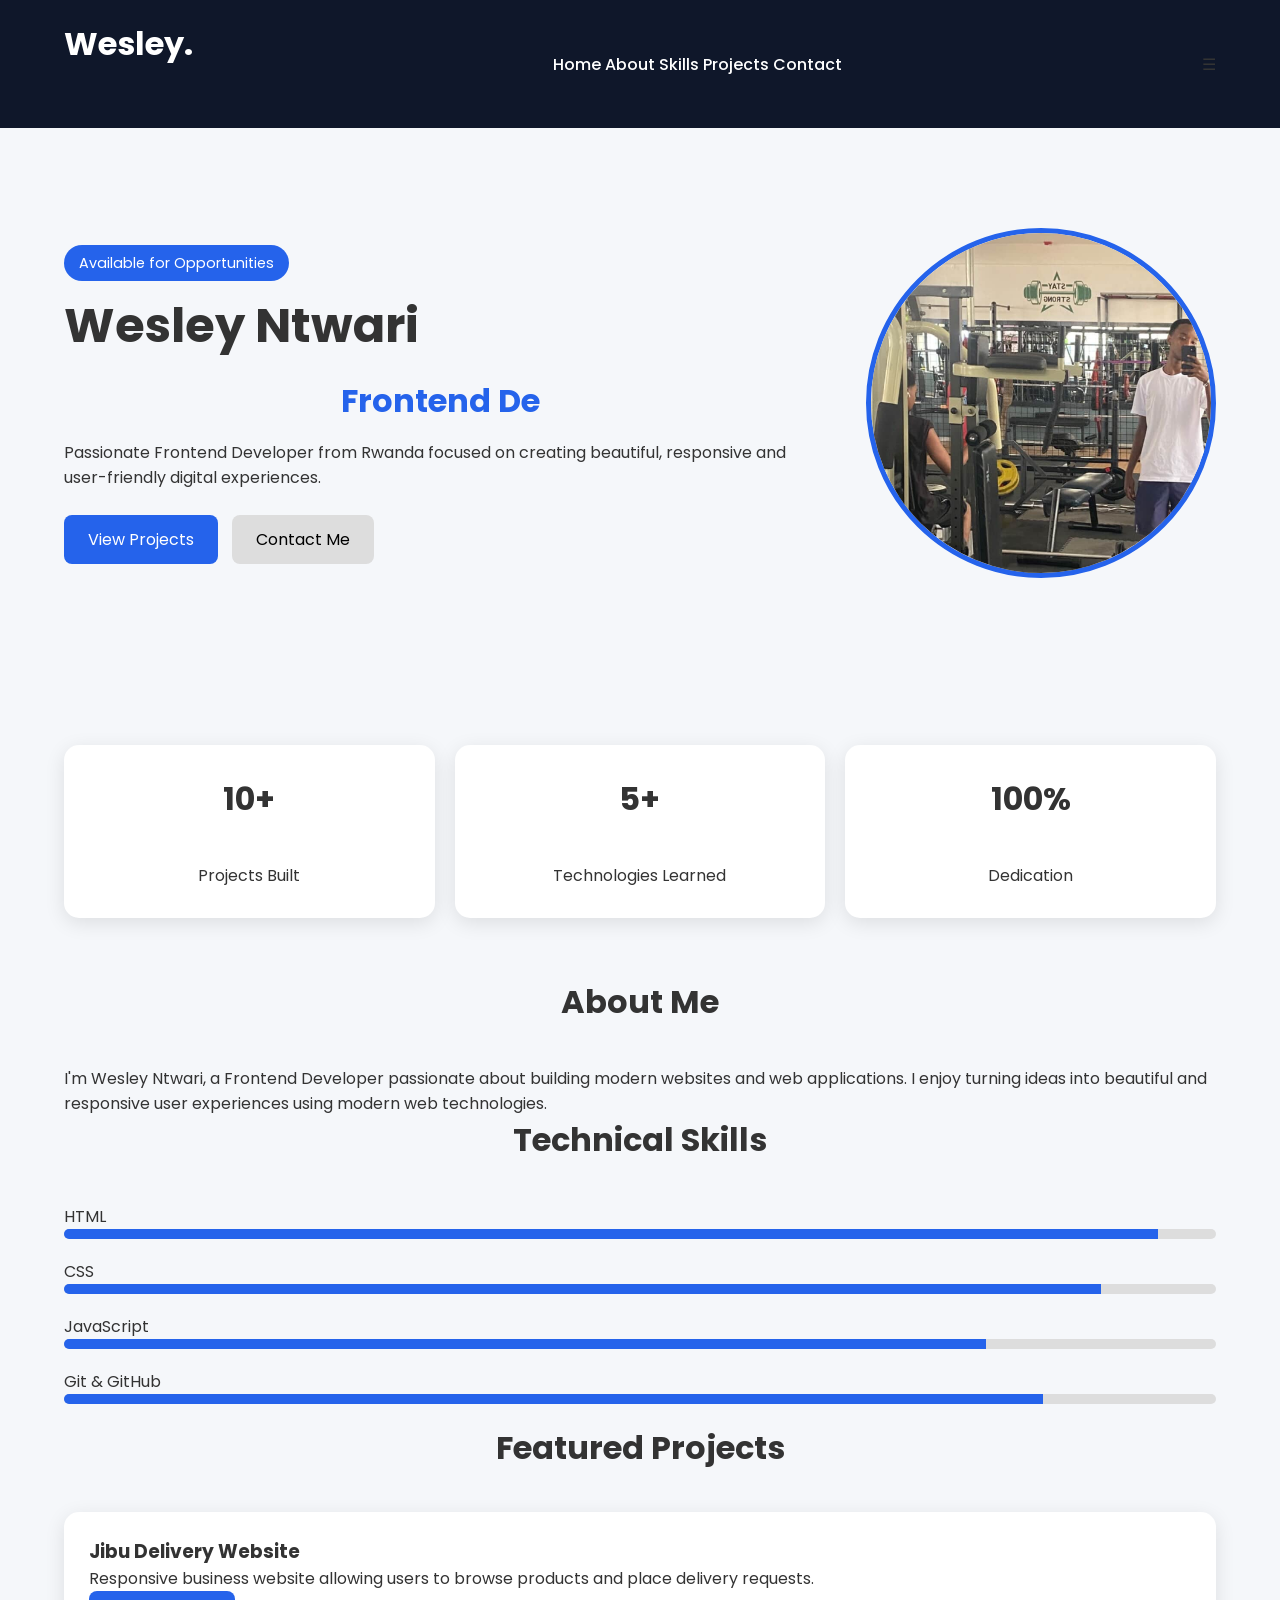
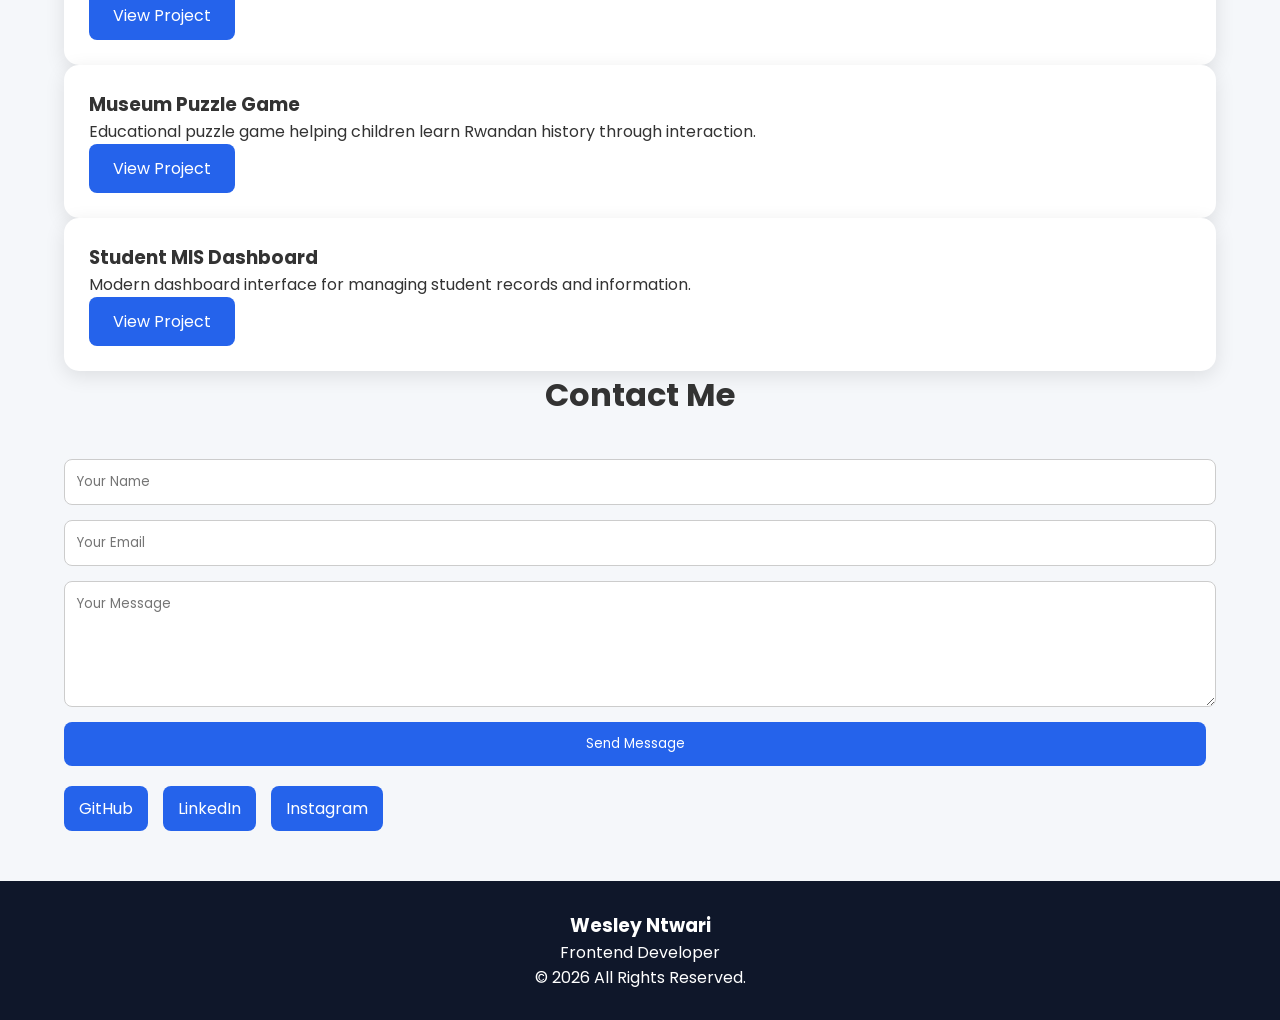
==== index.html @ fb36f62d "my portifolio" ====
<!DOCTYPE html>
<html lang="en">
<head>
<meta charset="UTF-8">
<meta name="viewport" content="width=device-width, initial-scale=1.0">

<title>Wesley Ntwari | Frontend Developer</title>

<link rel="preconnect" href="https://fonts.googleapis.com">
<link rel="preconnect" href="https://fonts.gstatic.com" crossorigin>

<link href="https://fonts.googleapis.com/css2?family=Poppins:wght@300;400;500;600;700;800&display=swap" rel="stylesheet">

<link rel="stylesheet" href="styles.css">
</head>

<body>

<header>
<div class="container nav-container">

<h2 class="logo">Wesley.</h2>

<nav id="nav">
<a href="#home">Home</a>
<a href="#about">About</a>
<a href="#skills">Skills</a>
<a href="#projects">Projects</a>
<a href="#contact">Contact</a>
</nav>

<div class="menu-btn" id="menu-btn">
☰
</div>

</div>
</header>

<section id="home" class="hero">

<div class="container hero-content">

<div class="hero-text">

<span class="badge">
Available for Opportunities
</span>

<h1>
Wesley Ntwari
</h1>

<h2 id="typing"></h2>

<p>
Passionate Frontend Developer from Rwanda focused on creating
beautiful, responsive and user-friendly digital experiences.
</p>

<div class="hero-buttons">
<a href="#projects" class="btn primary-btn">
View Projects
</a>

<a href="#contact" class="btn secondary-btn">
Contact Me
</a>
</div>

</div>

<div class="hero-image">
<img src="Screenshot 2026-04-10 213523.png" alt="Wesley Ntwari">
</div>

</div>

</section>

<section class="stats">

<div class="container stats-grid">

<div class="stat-card">
<h2>10+</h2>
<p>Projects Built</p>
</div>

<div class="stat-card">
<h2>5+</h2>
<p>Technologies Learned</p>
</div>

<div class="stat-card">
<h2>100%</h2>
<p>Dedication</p>
</div>

</div>

</section>

<section id="about" class="section">

<div class="container">

<h2 class="section-title">About Me</h2>

<p class="about-text">
I'm Wesley Ntwari, a Frontend Developer passionate about building
modern websites and web applications. I enjoy turning ideas into
beautiful and responsive user experiences using modern web
technologies.
</p>

</div>

</section>

<section id="skills" class="section">

<div class="container">

<h2 class="section-title">Technical Skills</h2>

<div class="skill">
<p>HTML</p>
<div class="bar"><span style="width:95%"></span></div>
</div>

<div class="skill">
<p>CSS</p>
<div class="bar"><span style="width:90%"></span></div>
</div>

<div class="skill">
<p>JavaScript</p>
<div class="bar"><span style="width:80%"></span></div>
</div>

<div class="skill">
<p>Git & GitHub</p>
<div class="bar"><span style="width:85%"></span></div>
</div>

</div>

</section>

<section id="projects" class="section">

<div class="container">

<h2 class="section-title">
Featured Projects
</h2>

<div class="cards">

<div class="card">
<h3>Jibu Delivery Website</h3>
<p>
Responsive business website allowing users to browse
products and place delivery requests.
</p>
<a href="#" class="btn primary-btn">View Project</a>
</div>

<div class="card">
<h3>Museum Puzzle Game</h3>
<p>
Educational puzzle game helping children learn
Rwandan history through interaction.
</p>
<a href="#" class="btn primary-btn">View Project</a>
</div>

<div class="card">
<h3>Student MIS Dashboard</h3>
<p>
Modern dashboard interface for managing student
records and information.
</p>
<a href="#" class="btn primary-btn">View Project</a>
</div>

</div>

</div>

</section>

<section id="contact" class="section">

<div class="container">

<h2 class="section-title">Contact Me</h2>

<form class="contact-form">

<input
type="text"
placeholder="Your Name"
required
>

<input
type="email"
placeholder="Your Email"
required
>

<textarea
rows="5"
placeholder="Your Message"
required>
</textarea>

<button class="btn primary-btn">
Send Message
</button>

</form>

<div class="socials">

<a href="https://github.com/ntwariwesley12-cpu">
GitHub
</a>

<a href="#">
LinkedIn
</a>

<a href="#">
Instagram
</a>

</div>

</div>

</section>

<footer>

<h3>Wesley Ntwari</h3>

<p>Frontend Developer</p>

<p>© 2026 All Rights Reserved.</p>

</footer>

<script src="script.js"></script>

</body>
</html>
---- styles.css ----
*{
margin:0;
padding:0;
box-sizing:border-box;
font-family:'Poppins',sans-serif;
scroll-behavior:smooth;
}

body{
background:#f5f7fa;
color:#333;
}

.container{
width:90%;
max-width:1200px;
margin:auto;
}

header{
background:#0f172a;
padding:20px 0;
position:sticky;
top:0;
z-index:1000;
}

.nav-container{
display:flex;
justify-content:space-between;
align-items:center;
}

.logo{
color:white;
}

nav ul{
display:flex;
list-style:none;
gap:25px;
}

nav a{
color:white;
text-decoration:none;
font-weight:500;
}

.hero{
padding:100px 0;
}

.hero-content{
display:flex;
justify-content:space-between;
align-items:center;
gap:50px;
flex-wrap:wrap;
}

.hero-text{
flex:1;
}

.hero-text h1{
font-size:3rem;
margin:15px 0;
}

.hero-text h2{
color:#2563eb;
margin-bottom:15px;
}

.hero-image img{
width:350px;
height:350px;
object-fit:cover;
border-radius:50%;
border:5px solid #2563eb;
}

.badge{
background:#2563eb;
color:white;
padding:8px 15px;
border-radius:30px;
font-size:.9rem;
}

.hero-buttons{
margin-top:25px;
}

.btn{
display:inline-block;
padding:12px 24px;
border-radius:8px;
text-decoration:none;
background:#ddd;
color:#000;
margin-right:10px;
border:none;
cursor:pointer;
}

.primary-btn{
background:#2563eb;
color:white;
}

.stats{
margin:60px 0;
}

.stats-grid{
display:grid;
grid-template-columns:repeat(3,1fr);
gap:20px;
}

.stat-card{
background:white;
padding:30px;
border-radius:15px;
text-align:center;
box-shadow:0 5px 20px rgba(0,0,0,.1);
}

.about,
.skills,
.projects,
.services,
.contact{
padding:80px 0;
}

h2{
text-align:center;
margin-bottom:40px;
font-size:2rem;
}

.skill{
margin-bottom:20px;
}

.bar{
height:10px;
background:#ddd;
border-radius:20px;
overflow:hidden;
}

.bar span{
display:block;
height:100%;
background:#2563eb;
}

.project-grid{
display:grid;
grid-template-columns:repeat(auto-fit,minmax(280px,1fr));
gap:25px;
}

.card{
background:white;
padding:25px;
border-radius:15px;
box-shadow:0 5px 20px rgba(0,0,0,.1);
}

.tech{
color:#2563eb;
margin:15px 0;
font-weight:600;
}

.socials{
display:flex;
gap:15px;
margin:20px 0;
}

.socials a{
background:#2563eb;
color:white;
padding:10px 15px;
text-decoration:none;
border-radius:8px;
}

form{
display:flex;
flex-direction:column;
gap:15px;
margin-top:20px;
}

input,
textarea{
padding:12px;
border:1px solid #ccc;
border-radius:8px;
}

footer{
background:#0f172a;
color:white;
text-align:center;
padding:30px;
margin-top:50px;
}

@media(max-width:768px){

.hero-content{
flex-direction:column;
text-align:center;
}

.hero-image img{
width:250px;
height:250px;
}

.stats-grid{
grid-template-columns:1fr;
}

nav ul{
flex-wrap:wrap;
justify-content:center;
}

.hero-text h1{*{
margin:0;
padding:0;
box-sizing:border-box;
font-family:'Poppins',sans-serif;
scroll-behavior:smooth;
}

body{
background:#0f172a;
color:white;
}

.container{
width:90%;
max-width:1200px;
margin:auto;
}

header{
position:sticky;
top:0;
z-index:1000;
background:#111827;
padding:20px 0;
}

.nav-container{
display:flex;
justify-content:space-between;
align-items:center;
}

.logo{
font-size:30px;
font-weight:700;
}

nav{
display:flex;
gap:25px;
}

nav a{
text-decoration:none;
color:white;
font-weight:500;
}

.hero{
min-height:100vh;
display:flex;
align-items:center;
}

.hero-content{
display:flex;
justify-content:space-between;
align-items:center;
gap:50px;
flex-wrap:wrap;
}

.hero-text{
flex:1;
}

.hero-text h1{
font-size:4rem;
margin:20px 0;
}

.hero-text h2{
color:#60a5fa;
height:40px;
}

.hero-text p{
line-height:1.8;
margin-bottom:30px;
}

.badge{
background:#2563eb;
padding:10px 20px;
border-radius:50px;
display:inline-block;
}

.hero-image img{
width:380px;
height:380px;
border-radius:50%;
object-fit:cover;
border:5px solid #3b82f6;
}

.btn{
display:inline-block;
padding:14px 28px;
border-radius:10px;
text-decoration:none;
border:none;
cursor:pointer;
}

.primary-btn{
background:#2563eb;
color:white;
}

.secondary-btn{
border:2px solid #2563eb;
color:white;
}

.section{
padding:100px 0;
}

.section-title{
text-align:center;
margin-bottom:50px;
font-size:2.5rem;
}

.stats-grid{
display:grid;
grid-template-columns:repeat(3,1fr);
gap:25px;
}

.stat-card{
background:#1e293b;
padding:40px;
border-radius:15px;
text-align:center;
}

.skill{
margin-bottom:25px;
}

.bar{
height:12px;
background:#1e293b;
border-radius:20px;
overflow:hidden;
}

.bar span{
display:block;
height:100%;
background:#3b82f6;
}

.cards{
display:grid;
grid-template-columns:repeat(auto-fit,minmax(280px,1fr));
gap:25px;
}

.card{
background:#1e293b;
padding:30px;
border-radius:15px;
transition:.3s;
}

.card:hover{
transform:translateY(-10px);
}

.contact-form{
display:flex;
flex-direction:column;
gap:15px;
max-width:600px;
margin:auto;
}

input,
textarea{
padding:15px;
border:none;
border-radius:10px;
}

.socials{
display:flex;
justify-content:center;
gap:20px;
margin-top:30px;
}

.socials a{
color:white;
text-decoration:none;
background:#2563eb;
padding:12px 20px;
border-radius:10px;
}

footer{
background:#111827;
padding:40px;
text-align:center;
}

.menu-btn{
display:none;
cursor:pointer;
font-size:30px;
}

@media(max-width:768px){

nav{
display:none;
}

.menu-btn{
display:block;
}

.hero-content{
flex-direction:column-reverse;
text-align:center;
}

.hero-image img{
width:250px;
height:250px;
}

.hero-text h1{
font-size:2.5rem;
}

.stats-grid{
grid-template-columns:1fr;
}

}
font-size:2.2rem;
}

}
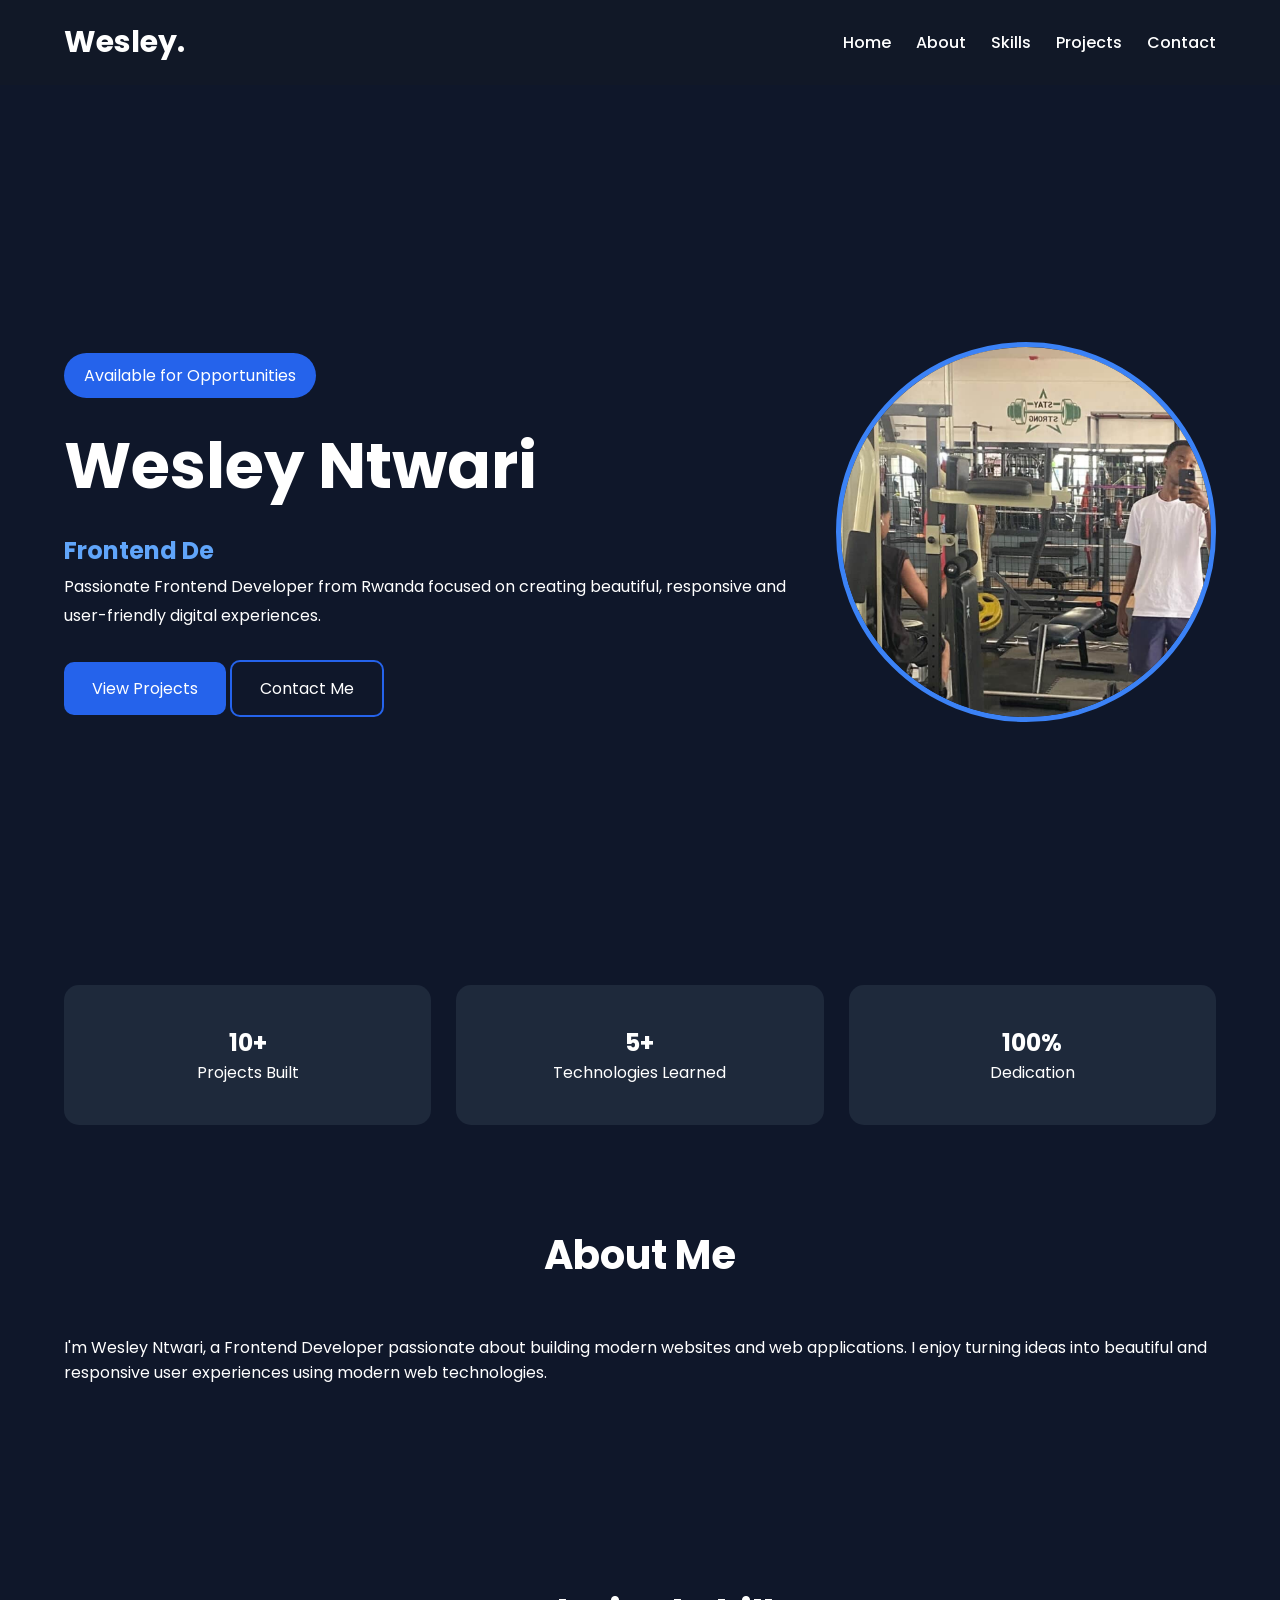
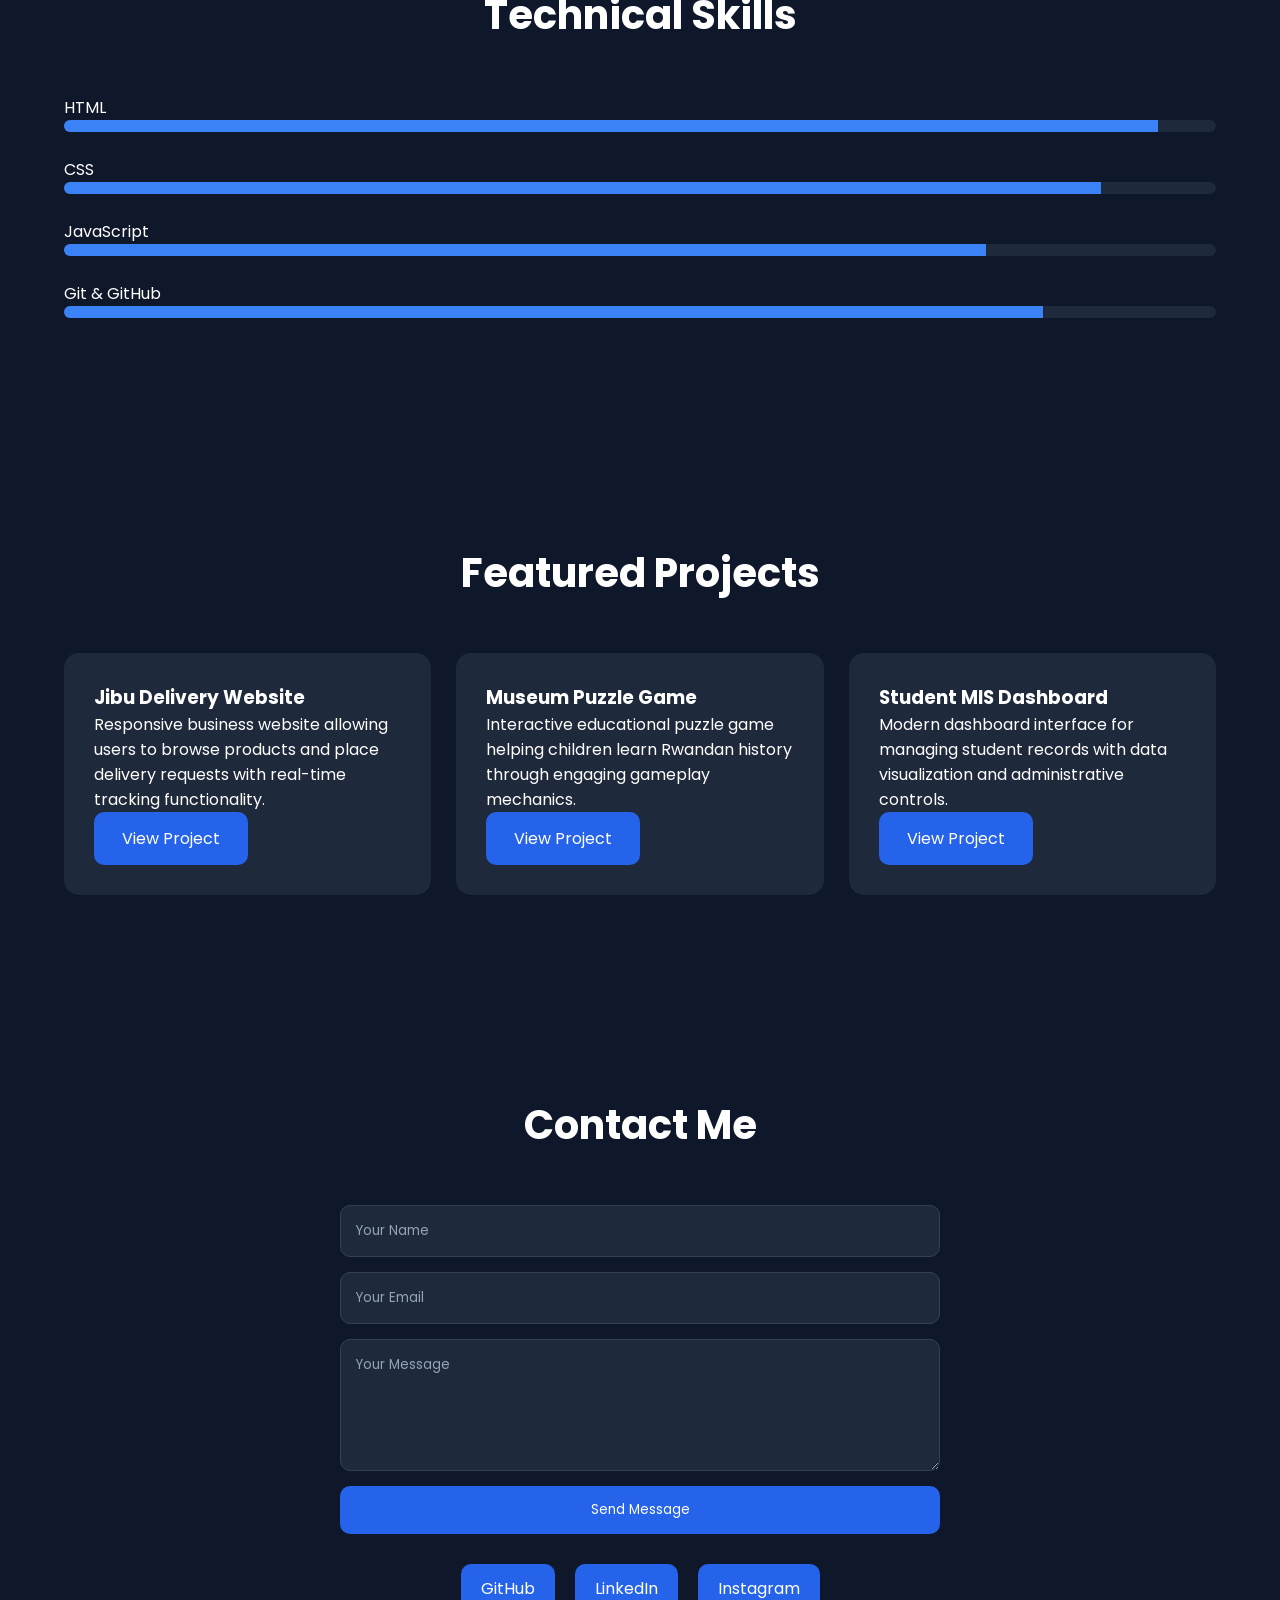
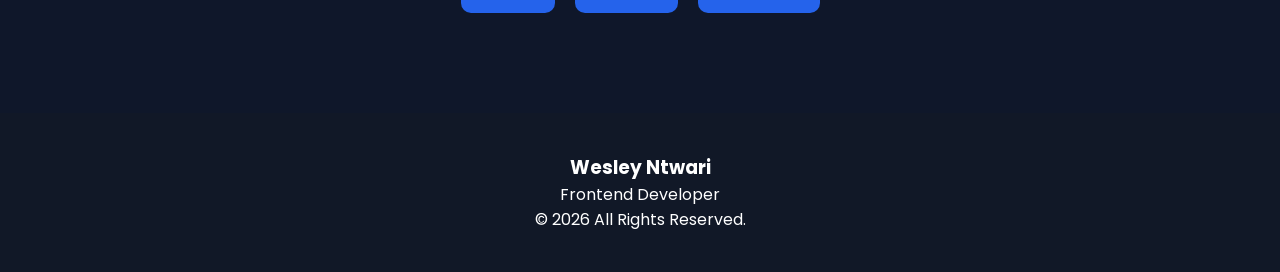
==== commit 11d0c32c: "my portifolio" ====
--- a/index.html
+++ b/index.html
@@ -3,6 +3,7 @@
 <head>
 <meta charset="UTF-8">
 <meta name="viewport" content="width=device-width, initial-scale=1.0">
+<meta name="description" content="Wesley Ntwari - Frontend Developer specializing in responsive web design and modern JavaScript applications. View portfolio of projects and technical skills.">
 
 <title>Wesley Ntwari | Frontend Developer</title>
 
@@ -70,7 +71,7 @@
 </div>
 
 <div class="hero-image">
-<img src="Screenshot 2026-04-10 213523.png" alt="Wesley Ntwari">
+<img src="Screenshot 2026-04-10 213523.png" alt="Wesley Ntwari - Frontend Developer">
 </div>
 
 </div>
@@ -160,8 +161,7 @@
 <div class="card">
 <h3>Jibu Delivery Website</h3>
 <p>
-Responsive business website allowing users to browse
-products and place delivery requests.
+Responsive business website allowing users to browse products and place delivery requests with real-time tracking functionality.
 </p>
 <a href="#" class="btn primary-btn">View Project</a>
 </div>
@@ -169,8 +169,7 @@
 <div class="card">
 <h3>Museum Puzzle Game</h3>
 <p>
-Educational puzzle game helping children learn
-Rwandan history through interaction.
+Interactive educational puzzle game helping children learn Rwandan history through engaging gameplay mechanics.
 </p>
 <a href="#" class="btn primary-btn">View Project</a>
 </div>
@@ -178,8 +177,7 @@
 <div class="card">
 <h3>Student MIS Dashboard</h3>
 <p>
-Modern dashboard interface for managing student
-records and information.
+Modern dashboard interface for managing student records with data visualization and administrative controls.
 </p>
 <a href="#" class="btn primary-btn">View Project</a>
 </div>
@@ -197,45 +195,47 @@
 <h2 class="section-title">Contact Me</h2>
 
 <form class="contact-form">
-
 <input
 type="text"
 placeholder="Your Name"
+id="name"
+name="name"
 required
 >
 
 <input
 type="email"
 placeholder="Your Email"
+id="email"
+name="email"
 required
 >
 
 <textarea
+id="message"
+name="message"
 rows="5"
 placeholder="Your Message"
-required>
-</textarea>
-
-<button class="btn primary-btn">
+required></textarea>
+
+<button class="btn primary-btn" type="submit">
 Send Message
 </button>
 
 </form>
 
 <div class="socials">
-
-<a href="https://github.com/ntwariwesley12-cpu">
+<a href="https://github.com/ntwariwesley12-cpu" aria-label="GitHub Profile">
 GitHub
 </a>
 
-<a href="#">
+<a href="https://linkedin.com/in/wesleyntwari" aria-label="LinkedIn Profile">
 LinkedIn
 </a>
 
-<a href="#">
+<a href="https://instagram.com/wesley_ntwari" aria-label="Instagram Profile">
 Instagram
 </a>
-
 </div>
 
 </div>
--- a/styles.css
+++ b/styles.css
@@ -1,241 +1,4 @@
 *{
-margin:0;
-padding:0;
-box-sizing:border-box;
-font-family:'Poppins',sans-serif;
-scroll-behavior:smooth;
-}
-
-body{
-background:#f5f7fa;
-color:#333;
-}
-
-.container{
-width:90%;
-max-width:1200px;
-margin:auto;
-}
-
-header{
-background:#0f172a;
-padding:20px 0;
-position:sticky;
-top:0;
-z-index:1000;
-}
-
-.nav-container{
-display:flex;
-justify-content:space-between;
-align-items:center;
-}
-
-.logo{
-color:white;
-}
-
-nav ul{
-display:flex;
-list-style:none;
-gap:25px;
-}
-
-nav a{
-color:white;
-text-decoration:none;
-font-weight:500;
-}
-
-.hero{
-padding:100px 0;
-}
-
-.hero-content{
-display:flex;
-justify-content:space-between;
-align-items:center;
-gap:50px;
-flex-wrap:wrap;
-}
-
-.hero-text{
-flex:1;
-}
-
-.hero-text h1{
-font-size:3rem;
-margin:15px 0;
-}
-
-.hero-text h2{
-color:#2563eb;
-margin-bottom:15px;
-}
-
-.hero-image img{
-width:350px;
-height:350px;
-object-fit:cover;
-border-radius:50%;
-border:5px solid #2563eb;
-}
-
-.badge{
-background:#2563eb;
-color:white;
-padding:8px 15px;
-border-radius:30px;
-font-size:.9rem;
-}
-
-.hero-buttons{
-margin-top:25px;
-}
-
-.btn{
-display:inline-block;
-padding:12px 24px;
-border-radius:8px;
-text-decoration:none;
-background:#ddd;
-color:#000;
-margin-right:10px;
-border:none;
-cursor:pointer;
-}
-
-.primary-btn{
-background:#2563eb;
-color:white;
-}
-
-.stats{
-margin:60px 0;
-}
-
-.stats-grid{
-display:grid;
-grid-template-columns:repeat(3,1fr);
-gap:20px;
-}
-
-.stat-card{
-background:white;
-padding:30px;
-border-radius:15px;
-text-align:center;
-box-shadow:0 5px 20px rgba(0,0,0,.1);
-}
-
-.about,
-.skills,
-.projects,
-.services,
-.contact{
-padding:80px 0;
-}
-
-h2{
-text-align:center;
-margin-bottom:40px;
-font-size:2rem;
-}
-
-.skill{
-margin-bottom:20px;
-}
-
-.bar{
-height:10px;
-background:#ddd;
-border-radius:20px;
-overflow:hidden;
-}
-
-.bar span{
-display:block;
-height:100%;
-background:#2563eb;
-}
-
-.project-grid{
-display:grid;
-grid-template-columns:repeat(auto-fit,minmax(280px,1fr));
-gap:25px;
-}
-
-.card{
-background:white;
-padding:25px;
-border-radius:15px;
-box-shadow:0 5px 20px rgba(0,0,0,.1);
-}
-
-.tech{
-color:#2563eb;
-margin:15px 0;
-font-weight:600;
-}
-
-.socials{
-display:flex;
-gap:15px;
-margin:20px 0;
-}
-
-.socials a{
-background:#2563eb;
-color:white;
-padding:10px 15px;
-text-decoration:none;
-border-radius:8px;
-}
-
-form{
-display:flex;
-flex-direction:column;
-gap:15px;
-margin-top:20px;
-}
-
-input,
-textarea{
-padding:12px;
-border:1px solid #ccc;
-border-radius:8px;
-}
-
-footer{
-background:#0f172a;
-color:white;
-text-align:center;
-padding:30px;
-margin-top:50px;
-}
-
-@media(max-width:768px){
-
-.hero-content{
-flex-direction:column;
-text-align:center;
-}
-
-.hero-image img{
-width:250px;
-height:250px;
-}
-
-.stats-grid{
-grid-template-columns:1fr;
-}
-
-nav ul{
-flex-wrap:wrap;
-justify-content:center;
-}
-
-.hero-text h1{*{
 margin:0;
 padding:0;
 box-sizing:border-box;
@@ -421,6 +184,14 @@
 padding:15px;
 border:none;
 border-radius:10px;
+background:#1e293b;
+color:white;
+border:1px solid #334155;
+}
+
+input::placeholder,
+textarea::placeholder{
+color:#94a3b8;
 }
 
 .socials{
@@ -451,7 +222,6 @@
 }
 
 @media(max-width:768px){
-
 nav{
 display:none;
 }
@@ -478,8 +248,4 @@
 grid-template-columns:1fr;
 }
 
-}
-font-size:2.2rem;
-}
-
 }
